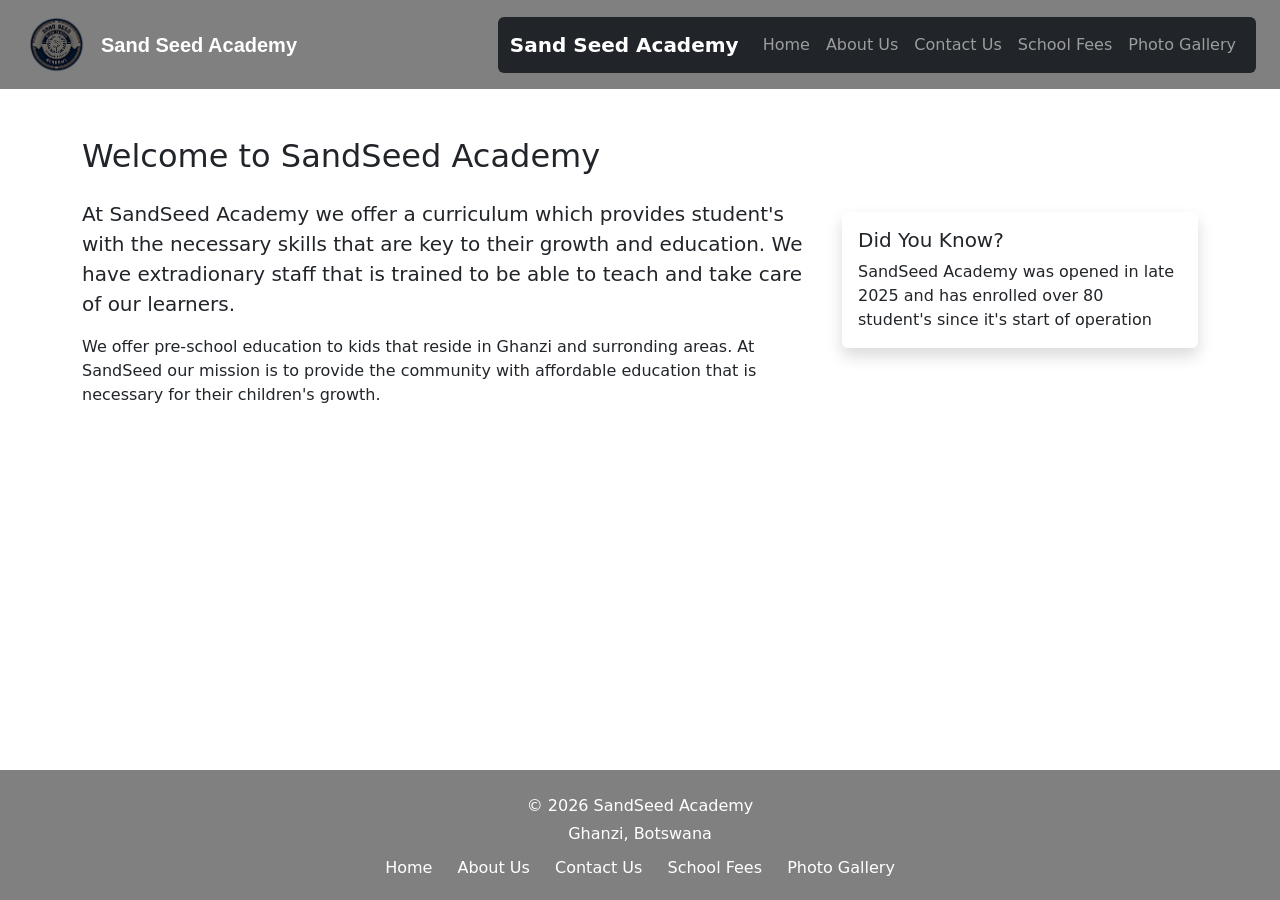
==== index.html @ e63db16d "changes to the html structure" ====
<!DOCTYPE html>
<html lang="en">

<head>
<meta charset="UTF-8">
<meta name="viewport"  content="width=device-width, initial-scale=1.0">
<title>Sand Seed Academy</title>

<!--Bootstrap CSS-->
<link href="https://cdn.jsdelivr.net/npm/bootstrap@5.3/dist/css/bootstrap.min.css"  rel="stylesheet">

<!--Bootstrap JS and dependencies-->
<script src="https://cdn.jsdelivr.net/npm/@popperjs/core@2.11.6/dist/umd/popper.min.js"></script>
<script src="https://cdn.jsdelivr.net/npm/bootstrap@5.3.0/dist/js/bootstrap.min.js"></script>

<!--BOOTSTRAP FOR ICONS-->
<link rel="stylesheet" href="styles.css">

<style>
* {margin: 0;
    padding: 0;
    box-sizing: border-box;
}

header{
    background-color: grey;
    padding: 15px 30px;
    display: flex;
    align-items: center;
    justify-content: space-between;
}

</style>

</head>



<body>
   <header style="background-color: grey; padding: 12px 24px; display: flex; align-items: center; justify-content: space-between;">

    <!-- Logo and School name as well as nav links -->
    <div style="display: flex; align-items: center; gap: 12px;">
        <img src="pictures/logo.png.png" alt="Sand Seed Logo" width="65" height="65" style="border-radius: 50%; object-fit: contain;">
        <span style="color: white; font-size: 20px; font-weight: bold; font-family: Arial, sans-serif;">Sand Seed Academy</span>
    </div>

    <!-- RIGHT SIDE: Bootstrap Navbar -->
    <nav class="navbar navbar-expand-lg navbar-dark bg-dark" style="border-radius: 6px;">
        <div class="container-fluid">
            <a class="navbar-brand fw-bold" href="index.html">Sand Seed Academy</a>
            <button class="navbar-toggler" type="button" data-bs-toggle="collapse" data-bs-target="#navbarNav">
                <span class="navbar-toggler-icon"></span>
            </button>
            <div class="collapse navbar-collapse" id="navbarNav">
                <ul class="navbar-nav ms-auto">
                    <li class="nav-item"><a class="nav-link" href="index.html">Home</a></li>
                    <li class="nav-item"><a class="nav-link" href="about.html">About Us</a></li>
                    <li class="nav-item"><a class="nav-link" href="contact.html">Contact Us</a></li>
                    <li class="nav-item"><a class="nav-link" href="Fees.html">School Fees</a></li>
                    <li class="nav-item"><a class="nav-link" href="Gallery.html">Photo Gallery</a></li>
                </ul>
            </div>
        </div>
    </nav>

</header>

<main class="container my-5">     
    <section class="mb-5">
        <div class="row align-items-center">
            <div class="col-lg-8">
                <h2 class="mb-4">Welcome to SandSeed Academy</h2>
                <p class="lead">At SandSeed Academy we offer a curriculum which provides student's with the necessary skills that are key to their growth and education. We have extradionary staff that is trained to be able to teach and take care of our learners.</p>
                     <p>We offer pre-school education to kids that reside in Ghanzi and surronding areas. At SandSeed our mission is to provide the community with affordable education that is necessary for their children's growth.</p>
            </div>
            <div class="col-lg-4">
                <div class="card shadow border-0">
                    <div class="card-body">
                        <h5 class="card-title">Did You Know?</h5>
                        <p class="card-text">SandSeed Academy was opened in late 2025 and has enrolled over 80 student's since it's start of operation</p>
                    </div>
                </div>
            </div>
        </div>
    </section>     
</main>        

      



<footer style="background-color: grey; padding: 20px 0; width: 100%;">
    <p style="color: white; text-align: center; margin: 4px 0;">© 2026 SandSeed Academy</p>
    <p style="color: white; text-align: center; margin: 4px 0;">Ghanzi, Botswana</p>
    <div style="text-align: center; margin-top: 10px;">
        <a href="index.html" style="color: white; text-decoration: none; margin: 0 10px;">Home</a>
        <a href="about.html" style="color: white; text-decoration: none; margin: 0 10px;">About Us</a>
        <a href="contact.html" style="color: white; text-decoration: none; margin: 0 10px;">Contact Us</a>
        <a href="Fees.html" style="color: white; text-decoration: none; margin: 0 10px;">School Fees</a>
        <a href="Gallery.html" style="color: white; text-decoration: none; margin: 0 10px;">Photo Gallery</a>
    </div>
</footer>
</body>
</html>
---- styles.css ----
body {
    display: flex;
    flex-direction: column;
    min-height: 100vh;  
}

main {
    flex: 1;   
}
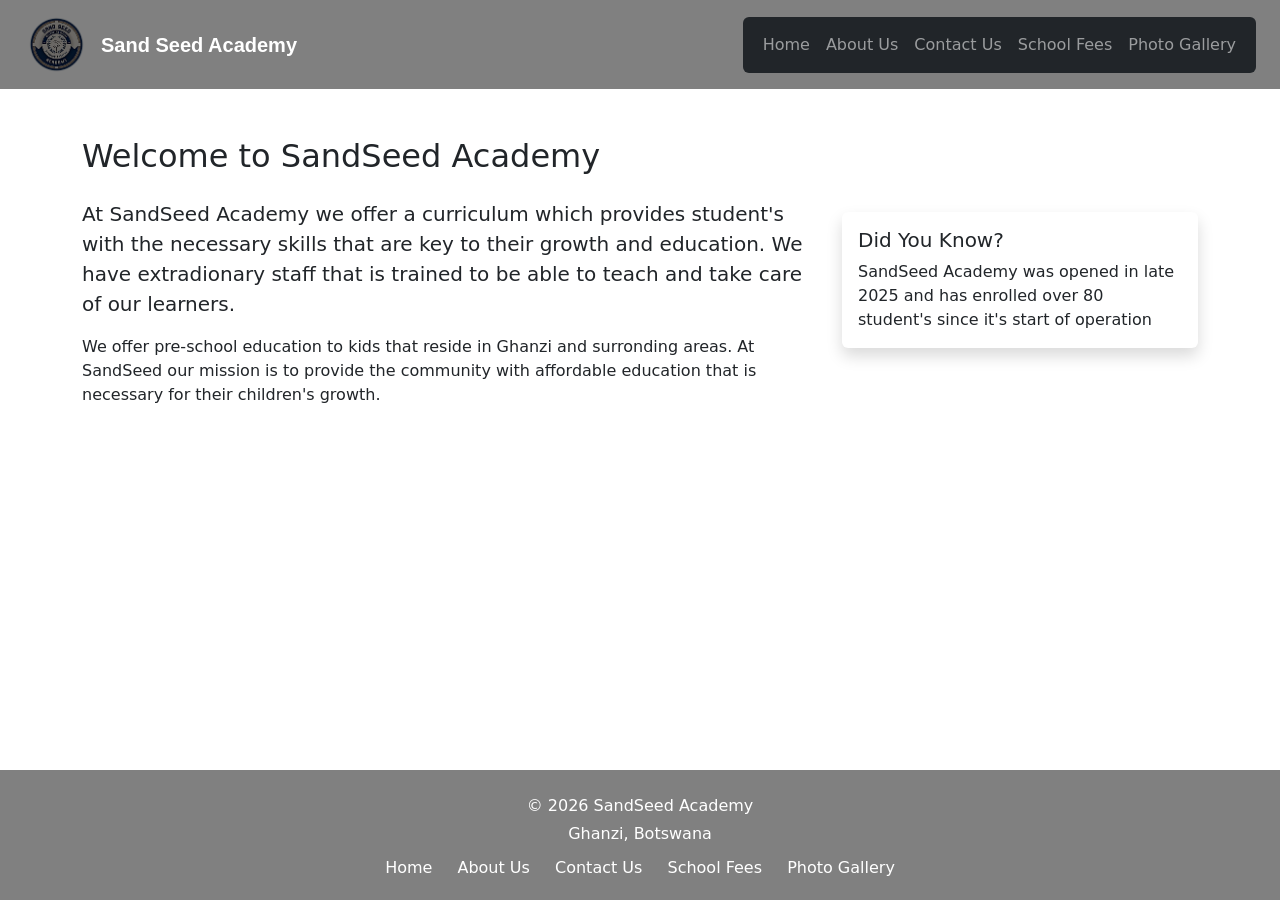
==== commit 653ef6cb: "edited the header and removed the other Sand Seed header" ====
--- a/index.html
+++ b/index.html
@@ -42,13 +42,12 @@
     <!-- Logo and School name as well as nav links -->
     <div style="display: flex; align-items: center; gap: 12px;">
         <img src="pictures/logo.png.png" alt="Sand Seed Logo" width="65" height="65" style="border-radius: 50%; object-fit: contain;">
-        <span style="color: white; font-size: 20px; font-weight: bold; font-family: Arial, sans-serif;">Sand Seed Academy</span>
+         <span style="color: white; font-size: 20px; font-weight: bold; font-family: Arial, sans-serif;">Sand Seed Academy</span>
     </div>
 
     <!-- RIGHT SIDE: Bootstrap Navbar -->
     <nav class="navbar navbar-expand-lg navbar-dark bg-dark" style="border-radius: 6px;">
         <div class="container-fluid">
-            <a class="navbar-brand fw-bold" href="index.html">Sand Seed Academy</a>
             <button class="navbar-toggler" type="button" data-bs-toggle="collapse" data-bs-target="#navbarNav">
                 <span class="navbar-toggler-icon"></span>
             </button>
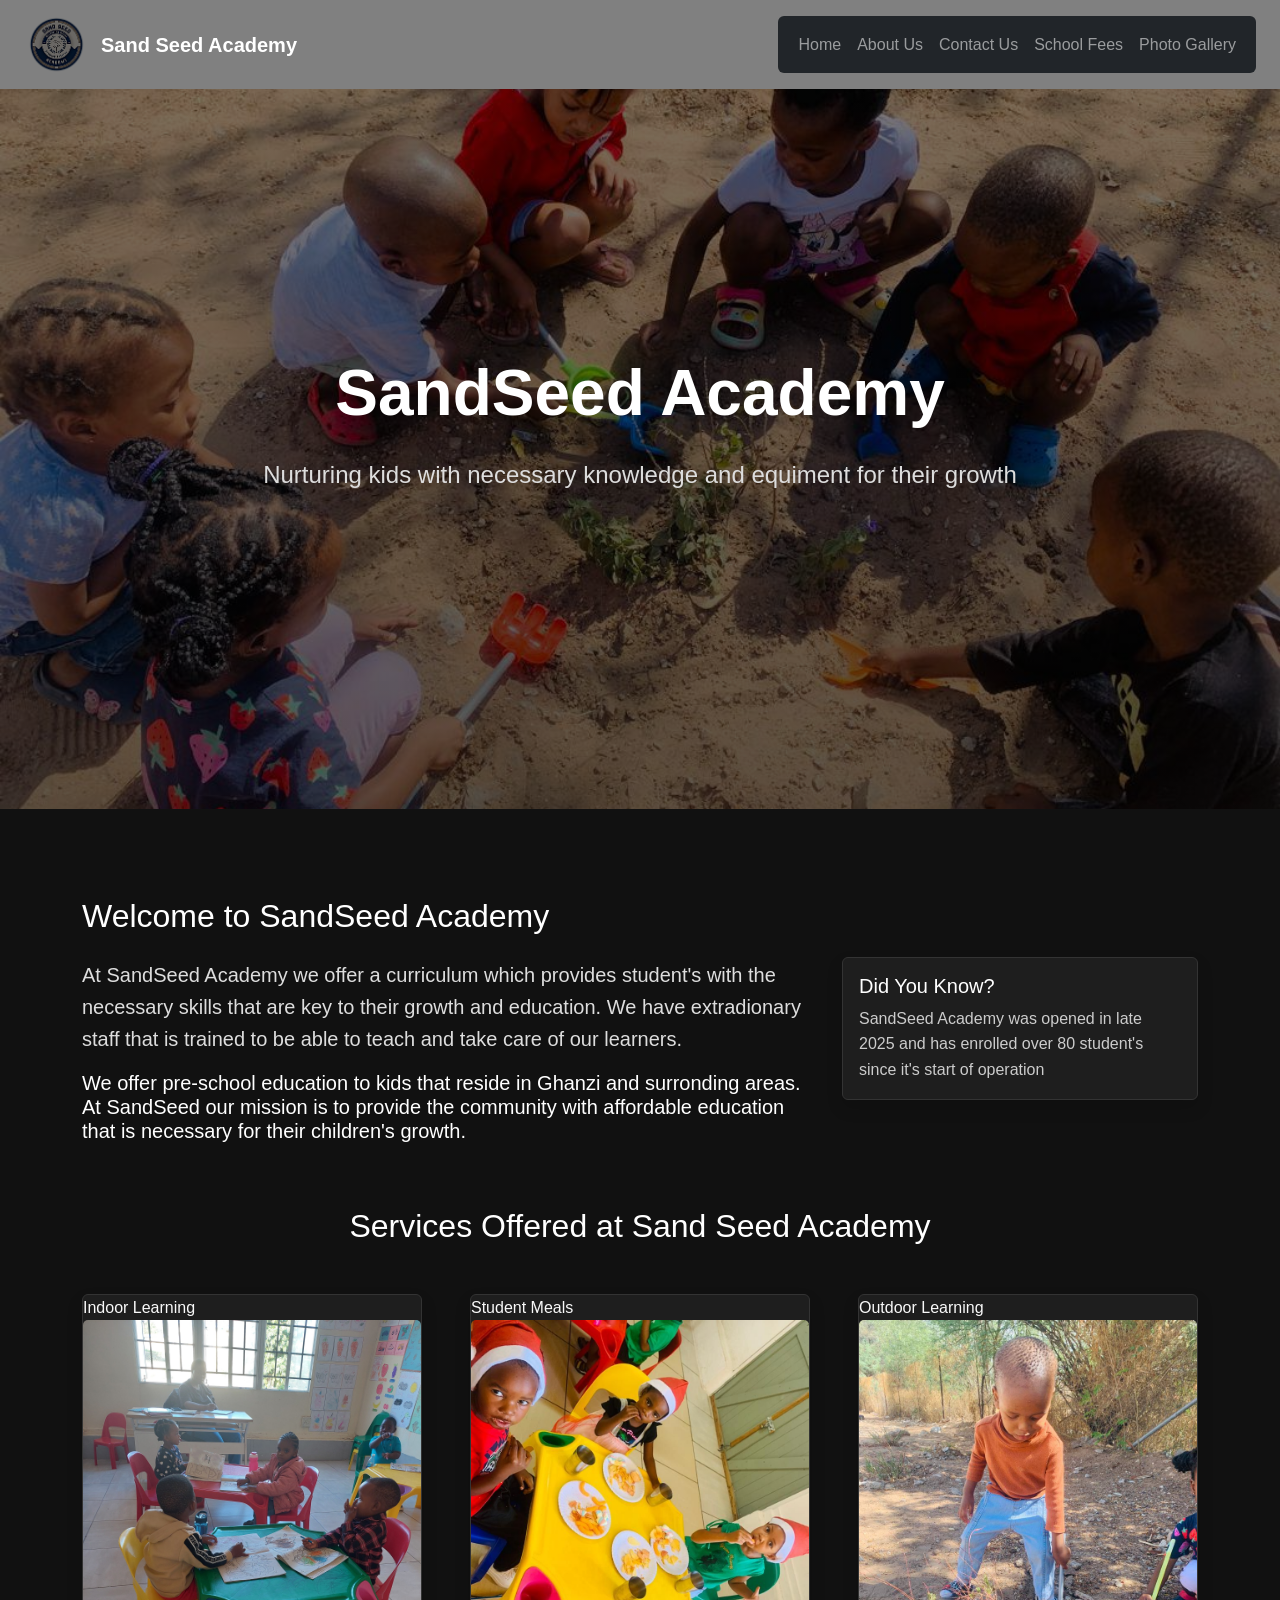
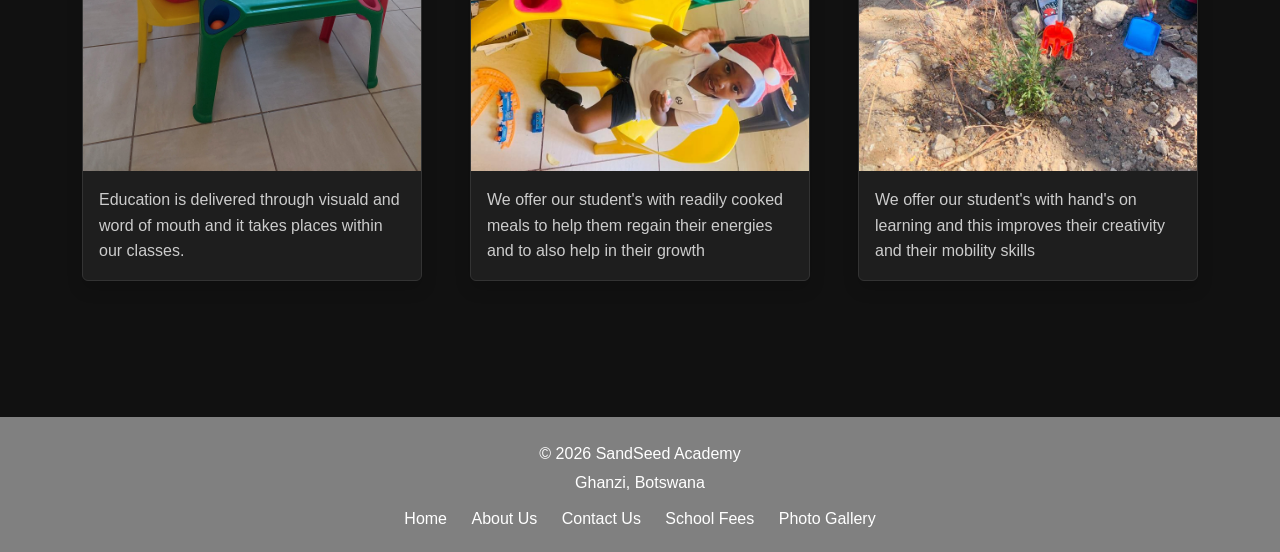
==== commit e28fa433: "added pictures to my about and fixed my css and html code for all the pages" ====
--- a/index.html
+++ b/index.html
@@ -65,13 +65,28 @@
 
 </header>
 
+<!--hero section-->
+<section class="hero text-white text-center"
+style="background: linear-gradient(rgba(0,0,0,0.50), rgba(0,0,0,0.65)),
+url('pictures/outside sandseed.jpg') center/cover no-repeat;
+min-height: 80vh;
+display: flex;
+align-items: center;
+background-attachment: fixed;">
+
+<div class="container py-5">
+    <h1 class="display-3 fw-bold mb-4 text-shadow">SandSeed Academy</h1>
+    <p class="lead fs-4 mb-5 text-shadow">Nurturing kids with necessary knowledge and equiment for their growth</p>
+</div>
+</section>
+
 <main class="container my-5">     
     <section class="mb-5">
         <div class="row align-items-center">
             <div class="col-lg-8">
                 <h2 class="mb-4">Welcome to SandSeed Academy</h2>
                 <p class="lead">At SandSeed Academy we offer a curriculum which provides student's with the necessary skills that are key to their growth and education. We have extradionary staff that is trained to be able to teach and take care of our learners.</p>
-                     <p>We offer pre-school education to kids that reside in Ghanzi and surronding areas. At SandSeed our mission is to provide the community with affordable education that is necessary for their children's growth.</p>
+                     <p><h5>We offer pre-school education to kids that reside in Ghanzi and surronding areas. At SandSeed our mission is to provide the community with affordable education that is necessary for their children's growth.</h5></p>
             </div>
             <div class="col-lg-4">
                 <div class="card shadow border-0">
@@ -83,6 +98,50 @@
             </div>
         </div>
     </section>     
+
+<!-- Services Section -->
+        <section class="mb-5">
+            <h2 class="text-center mb-5">Services Offered at Sand Seed Academy</h2>
+ 
+            <!-- g-5 increases the gap between cards compared to g-4 -->
+            <div class="row g-5">
+ 
+                <!-- Card 1 -->
+                <div class="col-lg-4 col-md-6">
+                    <div class="card h-100 shadow border-0" style="overflow: hidden;">
+                        <div class="card-img-label">Indoor Learning</div>
+                        <img src="pictures/visual.jpg" class="card-img-top" alt="Indoor Learning">
+                        <div class="card-body">
+                            <p class="card-text">Education is delivered through visuald and word of mouth and it takes places within our classes.</p>
+                        </div>
+                    </div>
+                </div>
+ 
+                <!-- Card 2 -->
+                <div class="col-lg-4 col-md-6">
+                    <div class="card h-100 shadow border-0" style="overflow: hidden;">
+                        <div class="card-img-label">Student Meals</div>
+                        <img src="pictures/eating.jpg" class="card-img-top" alt="meals">
+                        <div class="card-body">
+                            <p class="card-text">We offer our student's with readily cooked meals to help them regain their energies and to also help in their growth</p>
+                        </div>
+                    </div>
+                </div>
+ 
+                <!-- Card 3 -->
+                <div class="col-lg-4 col-md-6">
+                    <div class="card h-100 shadow border-0" style="overflow: hidden;">
+                        <div class="card-img-label">Outdoor Learning</div>
+                        <img src="pictures/practicals.jpg" class="card-img-top" alt="Practicals">
+                        <div class="card-body">
+                            <p class="card-text">We offer our student's with hand's on learning and this improves their creativity and their mobility skills</p>
+                        </div>
+                    </div>
+                </div>
+ 
+            </div>
+        </section>
+ 
 </main>        
 
       
--- a/styles.css
+++ b/styles.css
@@ -1,9 +1,89 @@
-body {
-    display: flex;
-    flex-direction: column;
-    min-height: 100vh;  
+/* ── Global Reset ── */
+*, *::before, *::after {
+    box-sizing: border-box;
+    margin: 0;
+    padding: 0;
 }
 
+/* ── Body ── */
+body {
+    font-family: 'Segoe UI', Roboto, 'Helvetica Neue', sans-serif;
+    color: #f9f9f9;
+    background-color: #111;
+    line-height: 1.6;
+}
+
+/* ── Main Content ── */
 main {
-    flex: 1;   
+    padding: 40px 20px;
+    max-width: 1100px;
+    margin: 0 auto;
+}
+
+/* ── Headings ── */
+h1, h2, h3, h4, h5, h6 {
+    color: #ffffff;
+}
+
+/* ── Paragraphs ── */
+p {
+    font-size: 1rem;
+    color: #ddd;
+}
+
+/* ── Links ── */
+a {
+    color: #f9f9f9;
+    text-decoration: none;
+}
+a:hover {
+    text-decoration: underline;
+    color: #ccc;
+}
+
+/* ── Cards (let Bootstrap handle layout, we just style look) ── */
+.card {
+    background-color: #1e1e1e;
+    border: 1px solid #333 !important;
+    color: #f9f9f9;
+}
+.card-title {
+    color: #ffffff;
+}
+.card-text {
+    color: #ccc;
+}
+
+/* ── Images ── */
+img {
+    max-width: 100%;
+    height: auto;
+    display: block;
+}
+
+/* ── Logo: no border, no radius ── */
+header img {
+    border: none;
+    border-radius: 0;
+    display: inline-block;
+}
+
+/* ── Footer ── */
+footer {
+    background-color: #000;
+    color: #f9f9f9;
+    text-align: center;
+    padding: 20px 0;
+    width: 100%;
+    margin-top: 40px;
+}
+
+footer a {
+    color: #ccc;
+    margin: 0 10px;
+    text-decoration: none;
+}
+footer a:hover {
+    color: #fff;
+    text-decoration: underline;
 }
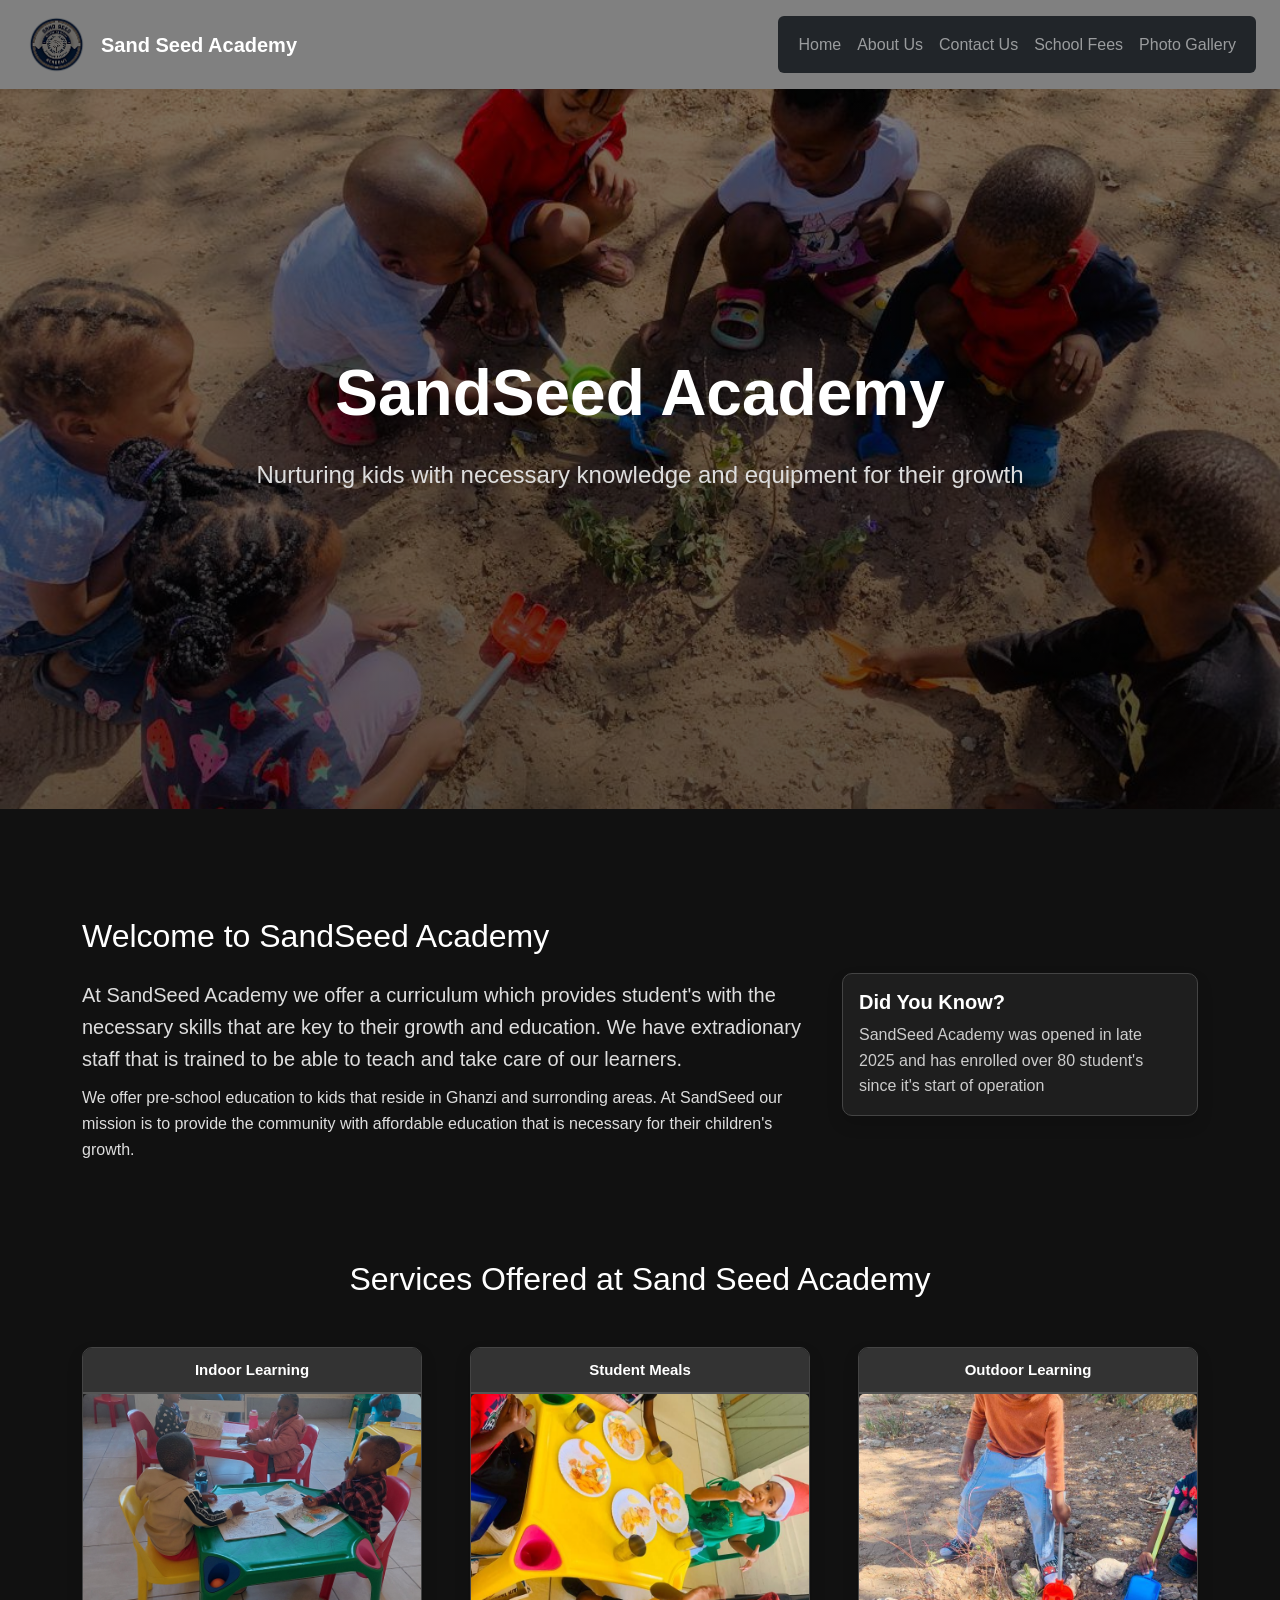
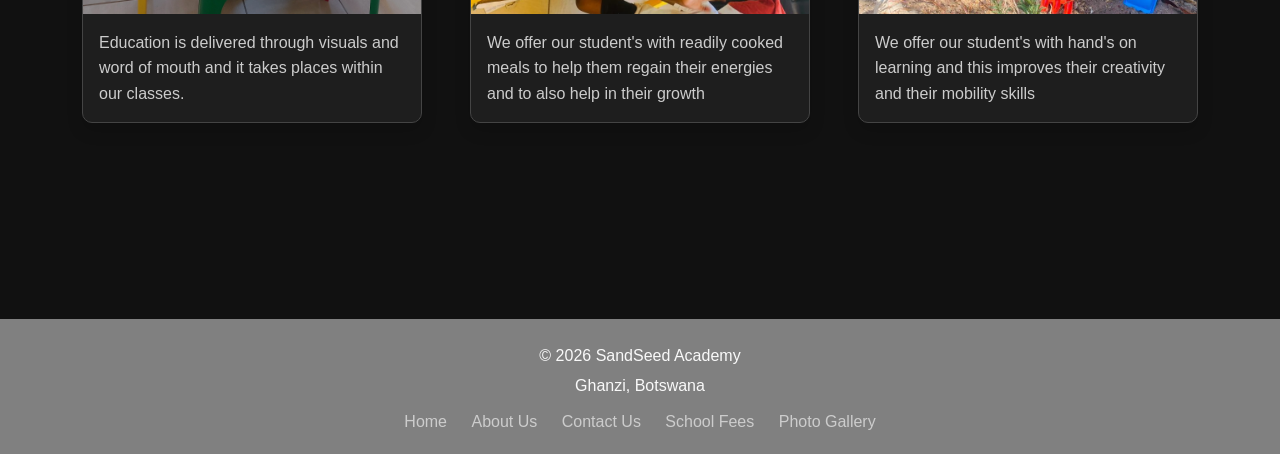
==== commit f838d5e8: "added images to the about and the index and added a hero background that has a flexible image, fixed" ====
--- a/index.html
+++ b/index.html
@@ -9,28 +9,9 @@
 <!--Bootstrap CSS-->
 <link href="https://cdn.jsdelivr.net/npm/bootstrap@5.3/dist/css/bootstrap.min.css"  rel="stylesheet">
 
-<!--Bootstrap JS and dependencies-->
-<script src="https://cdn.jsdelivr.net/npm/@popperjs/core@2.11.6/dist/umd/popper.min.js"></script>
-<script src="https://cdn.jsdelivr.net/npm/bootstrap@5.3.0/dist/js/bootstrap.min.js"></script>
 
 <!--BOOTSTRAP FOR ICONS-->
 <link rel="stylesheet" href="styles.css">
-
-<style>
-* {margin: 0;
-    padding: 0;
-    box-sizing: border-box;
-}
-
-header{
-    background-color: grey;
-    padding: 15px 30px;
-    display: flex;
-    align-items: center;
-    justify-content: space-between;
-}
-
-</style>
 
 </head>
 
@@ -76,7 +57,7 @@
 
 <div class="container py-5">
     <h1 class="display-3 fw-bold mb-4 text-shadow">SandSeed Academy</h1>
-    <p class="lead fs-4 mb-5 text-shadow">Nurturing kids with necessary knowledge and equiment for their growth</p>
+    <p class="lead fs-4 mb-5 text-shadow">Nurturing kids with necessary knowledge and equipment for their growth</p>
 </div>
 </section>
 
@@ -86,7 +67,7 @@
             <div class="col-lg-8">
                 <h2 class="mb-4">Welcome to SandSeed Academy</h2>
                 <p class="lead">At SandSeed Academy we offer a curriculum which provides student's with the necessary skills that are key to their growth and education. We have extradionary staff that is trained to be able to teach and take care of our learners.</p>
-                     <p><h5>We offer pre-school education to kids that reside in Ghanzi and surronding areas. At SandSeed our mission is to provide the community with affordable education that is necessary for their children's growth.</h5></p>
+                     <p>We offer pre-school education to kids that reside in Ghanzi and surronding areas. At SandSeed our mission is to provide the community with affordable education that is necessary for their children's growth.</p>
             </div>
             <div class="col-lg-4">
                 <div class="card shadow border-0">
@@ -112,7 +93,7 @@
                         <div class="card-img-label">Indoor Learning</div>
                         <img src="pictures/visual.jpg" class="card-img-top" alt="Indoor Learning">
                         <div class="card-body">
-                            <p class="card-text">Education is delivered through visuald and word of mouth and it takes places within our classes.</p>
+                            <p class="card-text">Education is delivered through visuals and word of mouth and it takes places within our classes.</p>
                         </div>
                     </div>
                 </div>
@@ -149,15 +130,21 @@
 
 
 <footer style="background-color: grey; padding: 20px 0; width: 100%;">
-    <p style="color: white; text-align: center; margin: 4px 0;">© 2026 SandSeed Academy</p>
-    <p style="color: white; text-align: center; margin: 4px 0;">Ghanzi, Botswana</p>
+    <p>© 2026 SandSeed Academy</p>
+    <p>Ghanzi, Botswana</p>
     <div style="text-align: center; margin-top: 10px;">
-        <a href="index.html" style="color: white; text-decoration: none; margin: 0 10px;">Home</a>
-        <a href="about.html" style="color: white; text-decoration: none; margin: 0 10px;">About Us</a>
-        <a href="contact.html" style="color: white; text-decoration: none; margin: 0 10px;">Contact Us</a>
-        <a href="Fees.html" style="color: white; text-decoration: none; margin: 0 10px;">School Fees</a>
-        <a href="Gallery.html" style="color: white; text-decoration: none; margin: 0 10px;">Photo Gallery</a>
+        <a href="index.html">Home</a>
+        <a href="about.html">About Us</a>
+        <a href="contact.html">Contact Us</a>
+        <a href="Fees.html">School Fees</a>
+        <a href="Gallery.html">Photo Gallery</a>
     </div>
 </footer>
+
+<!--Bootstrap JS and dependencies-->
+<script src="https://cdn.jsdelivr.net/npm/@popperjs/core@2.11.6/dist/umd/popper.min.js"></script>
+<script src="https://cdn.jsdelivr.net/npm/bootstrap@5.3.0/dist/js/bootstrap.min.js"></script>
+
+
 </body>
 </html>
--- a/styles.css
+++ b/styles.css
@@ -6,29 +6,39 @@
 }
 
 /* ── Body ── */
+/* background-color #111 is a very dark grey, almost black - easier on the eyes than pure #000 */
 body {
     font-family: 'Segoe UI', Roboto, 'Helvetica Neue', sans-serif;
     color: #f9f9f9;
     background-color: #111;
     line-height: 1.6;
+    display: flex;
+    flex-direction: column;
+    min-height: 100vh;
 }
 
 /* ── Main Content ── */
+/* max-width stops your text stretching too wide on large screens */
 main {
     padding: 40px 20px;
     max-width: 1100px;
     margin: 0 auto;
+    flex: 1;
 }
 
 /* ── Headings ── */
+/* Pure white #ffffff for headings so they stand out more than body text */
 h1, h2, h3, h4, h5, h6 {
     color: #ffffff;
+    margin-bottom: 12px;
 }
 
 /* ── Paragraphs ── */
+/* Slightly off-white #ddd is easier to read than pure white on dark backgrounds */
 p {
     font-size: 1rem;
     color: #ddd;
+    margin-bottom: 10px;
 }
 
 /* ── Links ── */
@@ -41,20 +51,44 @@
     color: #ccc;
 }
 
-/* ── Cards (let Bootstrap handle layout, we just style look) ── */
+/* ── Cards ── */
+/* Dark card background so cards are visible but not brighter than the page */
 .card {
     background-color: #1e1e1e;
-    border: 1px solid #333 !important;
-    color: #f9f9f9;
+    border: 1px solid #444 !important;
+    color: #f9f9f9;
+    border-radius: 10px;
 }
 .card-title {
     color: #ffffff;
+    font-weight: bold;
 }
 .card-text {
     color: #ccc;
 }
 
-/* ── Images ── */
+/* ── Card Image Label (the activity title bar above photos) ── */
+/* This is the dark label bar added on index.html service cards */
+.card-img-label {
+    background-color: #333;
+    color: #ffffff;
+    text-align: center;
+    padding: 10px;
+    font-weight: bold;
+    font-size: 15px;
+    border-bottom: 2px solid #555;
+}
+
+/* ── Service Card Images ── */
+/* Keeps all service card images the same height so the cards look even */
+.card-img-top {
+    width: 100%;
+    height: 220px;
+    object-fit: cover;
+    display: block;
+}
+
+/* ── Images (general) ── */
 img {
     max-width: 100%;
     height: auto;
@@ -68,16 +102,98 @@
     display: inline-block;
 }
 
+/* ── Section Spacing ── */
+/* Adds breathing room between page sections */
+section {
+    padding-top: 20px;
+    padding-bottom: 20px;
+}
+
+/* ── Gallery Styles ── */
+/* Moved here from Gallery.html so all styles live in one place */
+.gallery-section {
+    padding: 40px 20px;
+}
+.gallery-section h2 {
+    text-align: center;
+    margin-bottom: 30px;
+    font-size: 28px;
+    color: #ffffff;
+}
+.gallery-grid {
+    display: grid;
+    grid-template-columns: repeat(3, 1fr);
+    gap: 20px;
+    max-width: 1100px;
+    margin: 0 auto;
+}
+.gallery-item img {
+    width: 100%;
+    height: 220px;
+    object-fit: cover;
+    border-radius: 8px;
+    display: block;
+}
+.gallery-item p {
+    text-align: center;
+    margin-top: 8px;
+    font-size: 14px;
+    color: #ffffff;
+}
+
+/* ── Contact Page Styles ── */
+/* Moved here from contact.html so all styles live in one place */
+.contact-section {
+    padding: 50px 40px;
+}
+.contact-section h2 {
+    text-align: center;
+    margin-bottom: 40px;
+    font-size: 26px;
+    color: #ffffff;
+}
+.contact-row {
+    display: flex;
+    justify-content: space-between;
+    gap: 30px;
+    flex-wrap: wrap;
+}
+.contact-card {
+    flex: 1;
+    min-width: 220px;
+    text-align: center;
+    padding: 30px 25px;
+    border: 1px solid #ffffff;
+    border-radius: 10px;
+    background-color: #1e1e1e;
+    word-wrap: break-word;
+}
+.contact-card h5 {
+    font-size: 14px;
+    color: #ffffff;
+    margin-bottom: 8px;
+    text-transform: uppercase;
+    letter-spacing: 1px;
+}
+.contact-card p {
+    font-size: 16px;
+    font-weight: bold;
+    color: #ffffff;
+    margin: 0;
+}
+
 /* ── Footer ── */
 footer {
-    background-color: #000;
     color: #f9f9f9;
     text-align: center;
     padding: 20px 0;
     width: 100%;
     margin-top: 40px;
 }
-
+footer p {
+    color: #f9f9f9;
+    margin: 4px 0;
+}
 footer a {
     color: #ccc;
     margin: 0 10px;
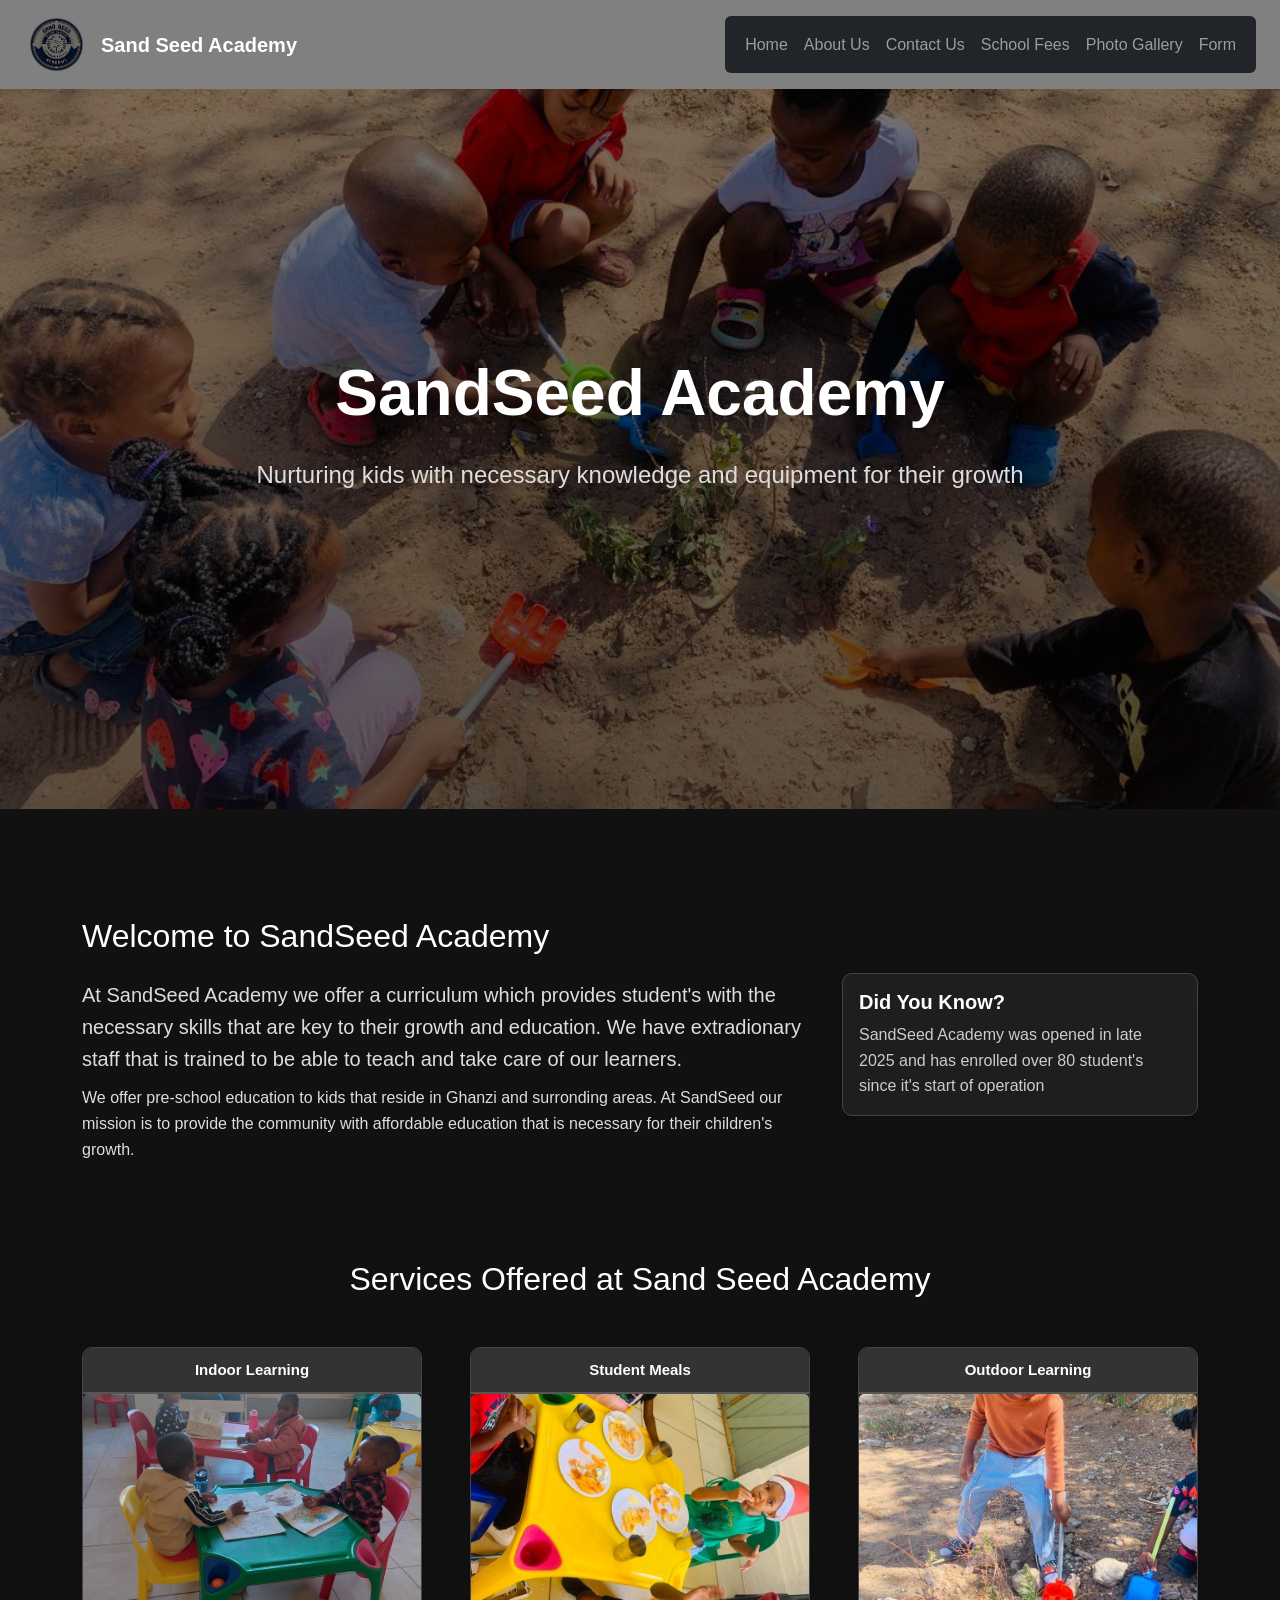
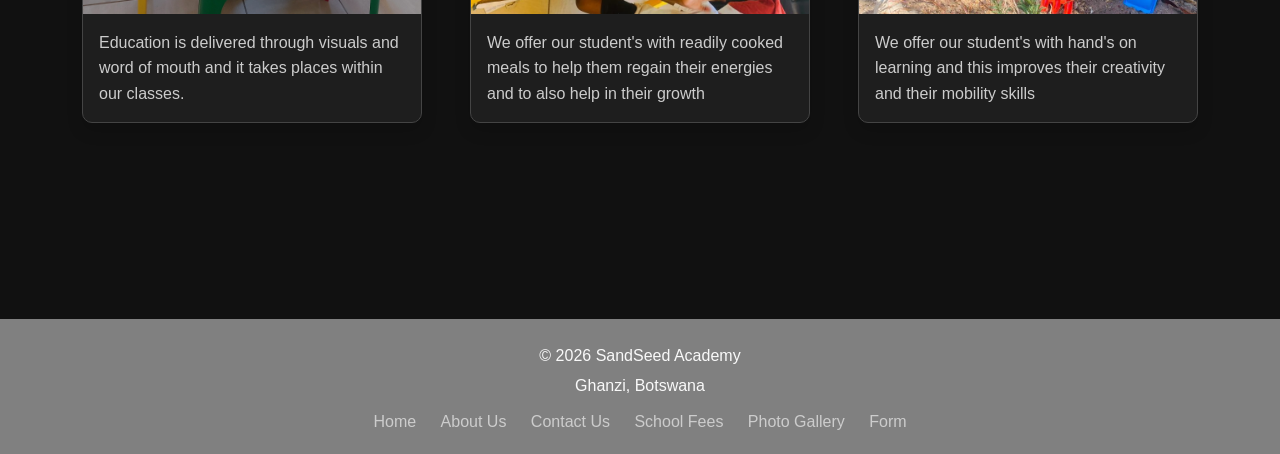
==== commit 0b46da02: "added a form page" ====
--- a/index.html
+++ b/index.html
@@ -39,6 +39,7 @@
                     <li class="nav-item"><a class="nav-link" href="contact.html">Contact Us</a></li>
                     <li class="nav-item"><a class="nav-link" href="Fees.html">School Fees</a></li>
                     <li class="nav-item"><a class="nav-link" href="Gallery.html">Photo Gallery</a></li>
+                    <li class="nav-item"><a class="nav-link" href="form.html">Form</a></li>
                 </ul>
             </div>
         </div>
@@ -138,6 +139,7 @@
         <a href="contact.html">Contact Us</a>
         <a href="Fees.html">School Fees</a>
         <a href="Gallery.html">Photo Gallery</a>
+          <a href="form.html">Form</a>
     </div>
 </footer>
 
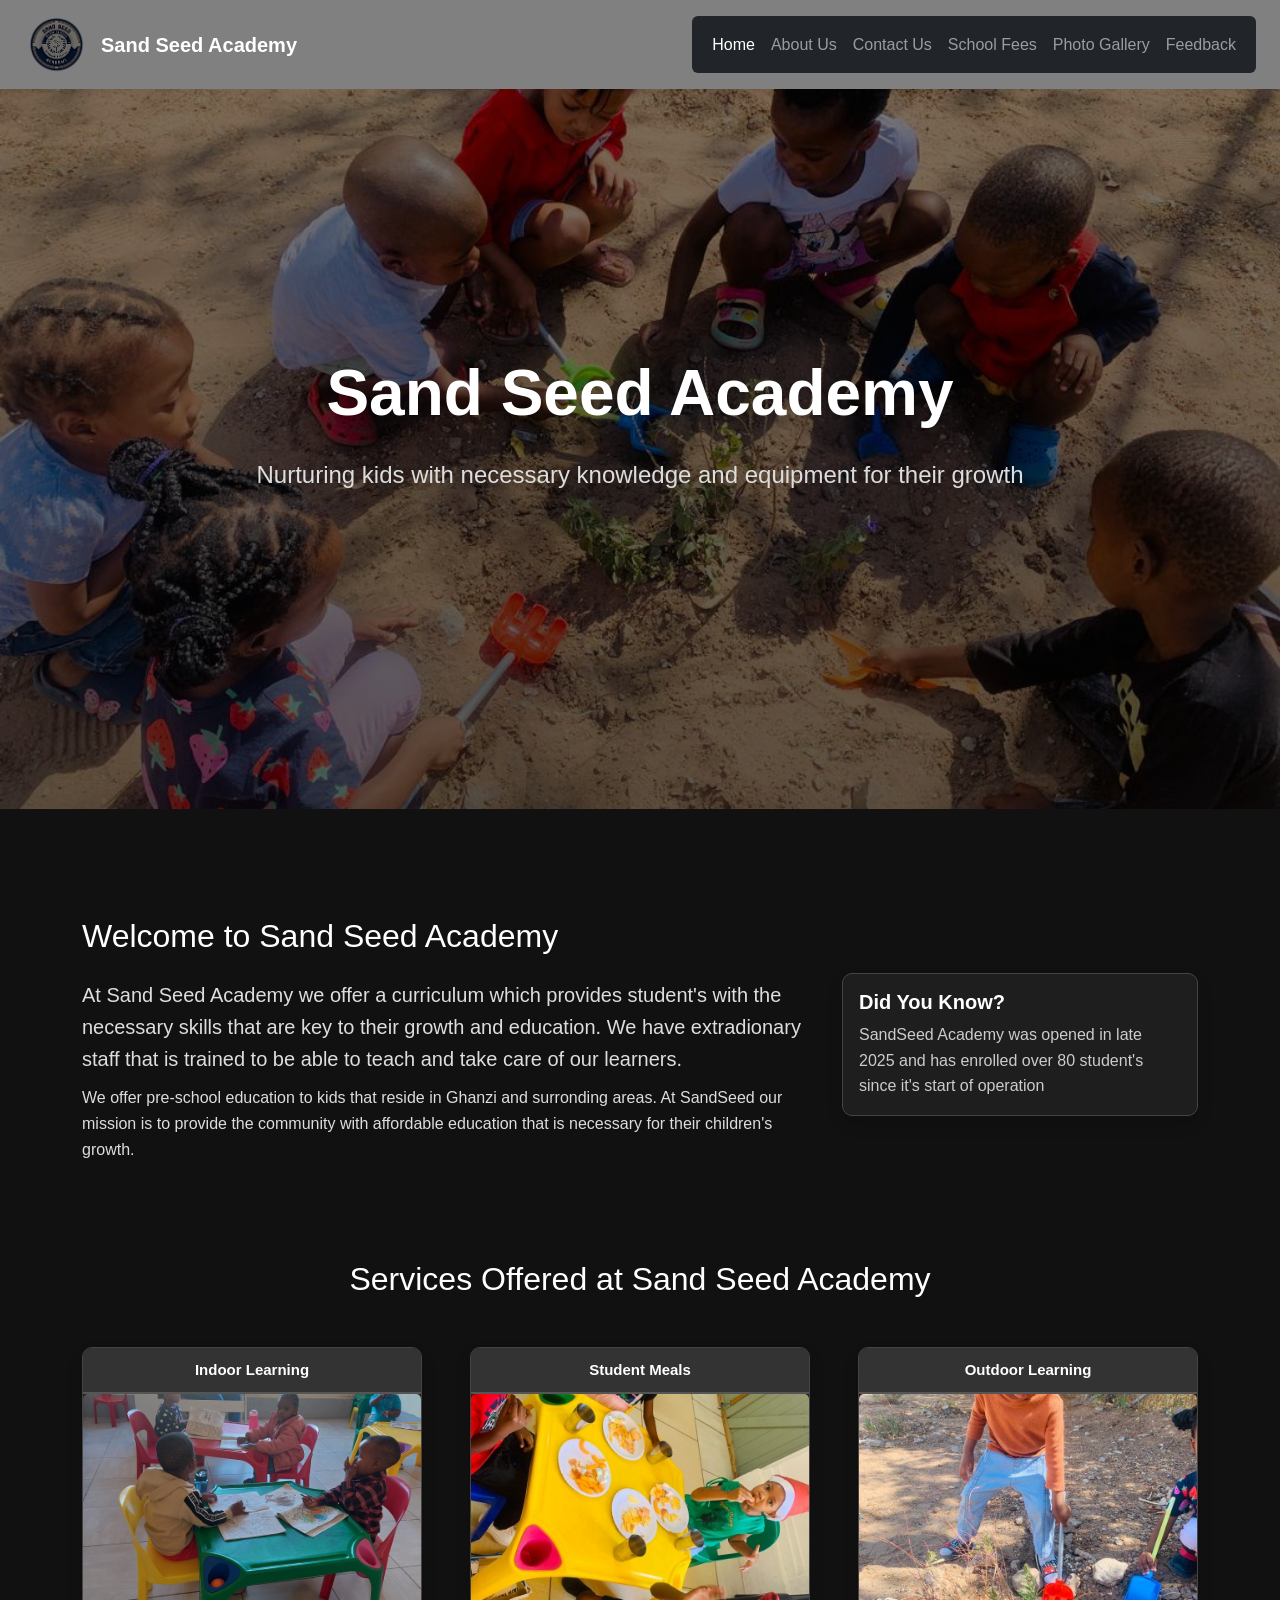
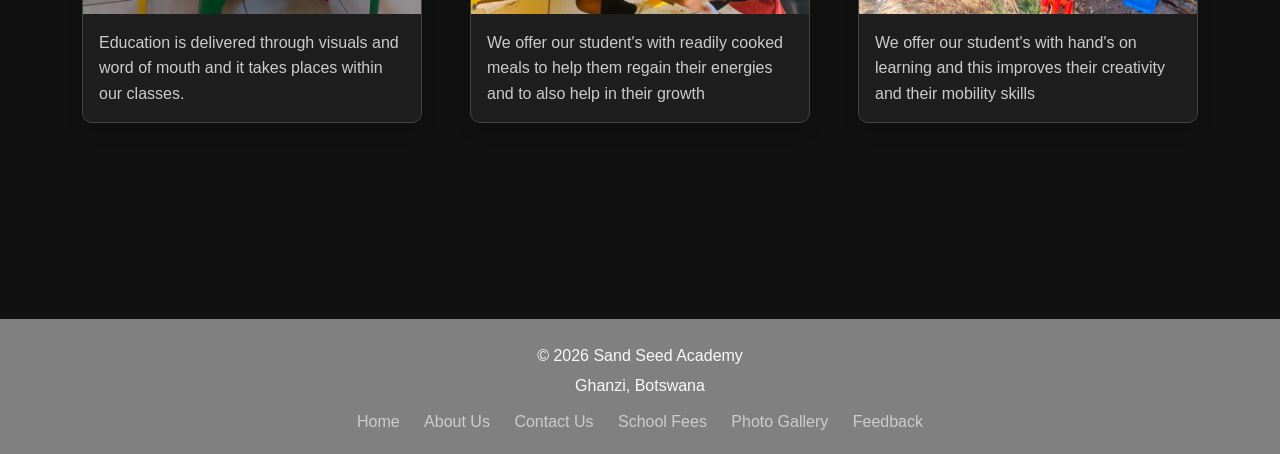
==== commit 71fb54aa: "added active links to every page for the nav and added a required statement for the form page" ====
--- a/index.html
+++ b/index.html
@@ -7,11 +7,12 @@
 <title>Sand Seed Academy</title>
 
 <!--Bootstrap CSS-->
-<link href="https://cdn.jsdelivr.net/npm/bootstrap@5.3/dist/css/bootstrap.min.css"  rel="stylesheet">
+<link href="https://cdn.jsdelivr.net/npm/bootstrap@5.3.0/dist/css/bootstrap.min.css" rel="stylesheet">
 
 
-<!--BOOTSTRAP FOR ICONS-->
+<!--custom stylesheet-->
 <link rel="stylesheet" href="styles.css">
+
 
 </head>
 
@@ -22,7 +23,7 @@
 
     <!-- Logo and School name as well as nav links -->
     <div style="display: flex; align-items: center; gap: 12px;">
-        <img src="pictures/logo.png.png" alt="Sand Seed Logo" width="65" height="65" style="border-radius: 50%; object-fit: contain;">
+      <img src="pictures/logo.png.png" alt="Sand Seed Logo" width="65" height="65" style="border-radius: 50%; object-fit: contain;">
          <span style="color: white; font-size: 20px; font-weight: bold; font-family: Arial, sans-serif;">Sand Seed Academy</span>
     </div>
 
@@ -34,18 +35,17 @@
             </button>
             <div class="collapse navbar-collapse" id="navbarNav">
                 <ul class="navbar-nav ms-auto">
-                    <li class="nav-item"><a class="nav-link" href="index.html">Home</a></li>
+               <li class="nav-item"><a class="nav-link active" href="index.html">Home</a></li>
                     <li class="nav-item"><a class="nav-link" href="about.html">About Us</a></li>
                     <li class="nav-item"><a class="nav-link" href="contact.html">Contact Us</a></li>
                     <li class="nav-item"><a class="nav-link" href="Fees.html">School Fees</a></li>
                     <li class="nav-item"><a class="nav-link" href="Gallery.html">Photo Gallery</a></li>
-                    <li class="nav-item"><a class="nav-link" href="form.html">Form</a></li>
-                </ul>
-            </div>
-        </div>
-    </nav>
-
-</header>
+                    <li class="nav-item"><a class="nav-link" href="form.html">Feedback</a>
+                   </li>
+                   </ul>
+                   </div>
+                   </nav>
+                   </header>
 
 <!--hero section-->
 <section class="hero text-white text-center"
@@ -57,7 +57,7 @@
 background-attachment: fixed;">
 
 <div class="container py-5">
-    <h1 class="display-3 fw-bold mb-4 text-shadow">SandSeed Academy</h1>
+    <h1 class="display-3 fw-bold mb-4 text-shadow">Sand Seed Academy</h1>
     <p class="lead fs-4 mb-5 text-shadow">Nurturing kids with necessary knowledge and equipment for their growth</p>
 </div>
 </section>
@@ -66,8 +66,8 @@
     <section class="mb-5">
         <div class="row align-items-center">
             <div class="col-lg-8">
-                <h2 class="mb-4">Welcome to SandSeed Academy</h2>
-                <p class="lead">At SandSeed Academy we offer a curriculum which provides student's with the necessary skills that are key to their growth and education. We have extradionary staff that is trained to be able to teach and take care of our learners.</p>
+                <h2 class="mb-4">Welcome to Sand Seed Academy</h2>
+                <p class="lead">At Sand Seed Academy we offer a curriculum which provides student's with the necessary skills that are key to their growth and education. We have extradionary staff that is trained to be able to teach and take care of our learners.</p>
                      <p>We offer pre-school education to kids that reside in Ghanzi and surronding areas. At SandSeed our mission is to provide the community with affordable education that is necessary for their children's growth.</p>
             </div>
             <div class="col-lg-4">
@@ -92,7 +92,7 @@
                 <div class="col-lg-4 col-md-6">
                     <div class="card h-100 shadow border-0" style="overflow: hidden;">
                         <div class="card-img-label">Indoor Learning</div>
-                        <img src="pictures/visual.jpg" class="card-img-top" alt="Indoor Learning">
+                       <img src="pictures/visual.jpg" class="card-img-top" alt="Indoor Learning" width="360" height="220">
                         <div class="card-body">
                             <p class="card-text">Education is delivered through visuals and word of mouth and it takes places within our classes.</p>
                         </div>
@@ -103,7 +103,7 @@
                 <div class="col-lg-4 col-md-6">
                     <div class="card h-100 shadow border-0" style="overflow: hidden;">
                         <div class="card-img-label">Student Meals</div>
-                        <img src="pictures/eating.jpg" class="card-img-top" alt="meals">
+                        <img src="pictures/eating.jpg" class="card-img-top" alt="Student Meals" width="360" height="220">
                         <div class="card-body">
                             <p class="card-text">We offer our student's with readily cooked meals to help them regain their energies and to also help in their growth</p>
                         </div>
@@ -114,7 +114,7 @@
                 <div class="col-lg-4 col-md-6">
                     <div class="card h-100 shadow border-0" style="overflow: hidden;">
                         <div class="card-img-label">Outdoor Learning</div>
-                        <img src="pictures/practicals.jpg" class="card-img-top" alt="Practicals">
+                     <img src="pictures/practicals.jpg" class="card-img-top" alt="Outdoor Practicals" width="360" height="220">
                         <div class="card-body">
                             <p class="card-text">We offer our student's with hand's on learning and this improves their creativity and their mobility skills</p>
                         </div>
@@ -131,7 +131,7 @@
 
 
 <footer style="background-color: grey; padding: 20px 0; width: 100%;">
-    <p>© 2026 SandSeed Academy</p>
+    <p>© 2026 Sand Seed Academy</p>
     <p>Ghanzi, Botswana</p>
     <div style="text-align: center; margin-top: 10px;">
         <a href="index.html">Home</a>
@@ -139,7 +139,7 @@
         <a href="contact.html">Contact Us</a>
         <a href="Fees.html">School Fees</a>
         <a href="Gallery.html">Photo Gallery</a>
-          <a href="form.html">Form</a>
+          <a href="form.html">Feedback</a>
     </div>
 </footer>
 
@@ -147,6 +147,5 @@
 <script src="https://cdn.jsdelivr.net/npm/@popperjs/core@2.11.6/dist/umd/popper.min.js"></script>
 <script src="https://cdn.jsdelivr.net/npm/bootstrap@5.3.0/dist/js/bootstrap.min.js"></script>
 
-
 </body>
 </html>
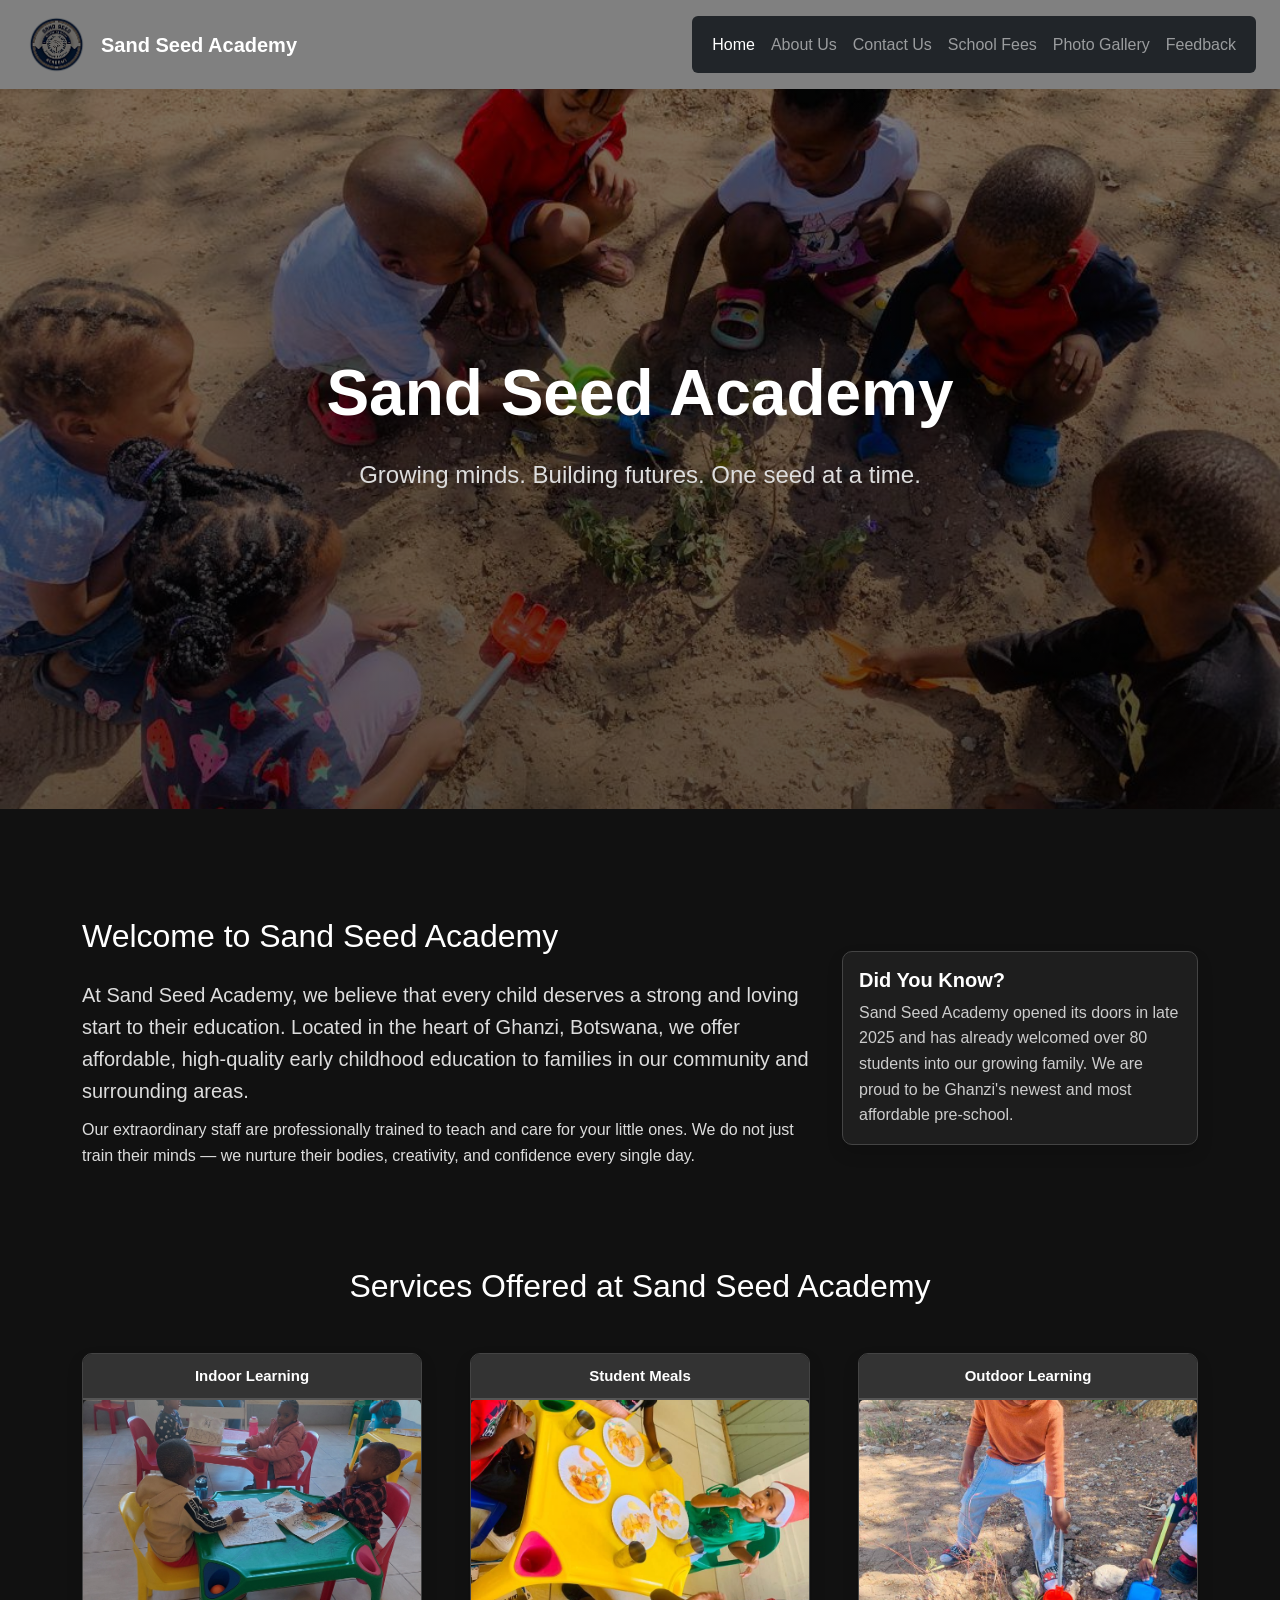
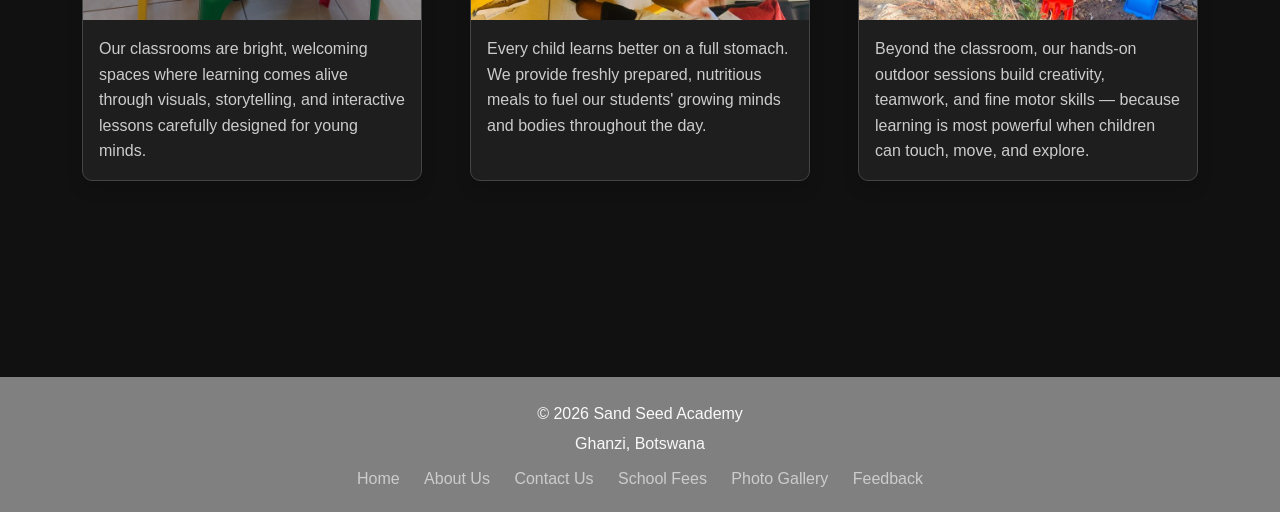
==== commit 5ec10aa3: "changed main content" ====
--- a/index.html
+++ b/index.html
@@ -3,7 +3,7 @@
 
 <head>
 <meta charset="UTF-8">
-<meta name="viewport"  content="width=device-width, initial-scale=1.0">
+<meta name="viewport" content="width=device-width, initial-scale=1.0">
 <title>Sand Seed Academy</title>
 
 <!--Bootstrap CSS-->
@@ -12,7 +12,6 @@
 
 <!--custom stylesheet-->
 <link rel="stylesheet" href="styles.css">
-
 
 </head>
 
@@ -58,7 +57,7 @@
 
 <div class="container py-5">
     <h1 class="display-3 fw-bold mb-4 text-shadow">Sand Seed Academy</h1>
-    <p class="lead fs-4 mb-5 text-shadow">Nurturing kids with necessary knowledge and equipment for their growth</p>
+    <p class="lead fs-4 mb-5 text-shadow">Growing minds. Building futures. One seed at a time.</p>
 </div>
 </section>
 
@@ -67,14 +66,14 @@
         <div class="row align-items-center">
             <div class="col-lg-8">
                 <h2 class="mb-4">Welcome to Sand Seed Academy</h2>
-                <p class="lead">At Sand Seed Academy we offer a curriculum which provides student's with the necessary skills that are key to their growth and education. We have extradionary staff that is trained to be able to teach and take care of our learners.</p>
-                     <p>We offer pre-school education to kids that reside in Ghanzi and surronding areas. At SandSeed our mission is to provide the community with affordable education that is necessary for their children's growth.</p>
+<p class="lead">At Sand Seed Academy, we believe that every child deserves a strong and loving start to their education. Located in the heart of Ghanzi, Botswana, we offer affordable, high-quality early childhood education to families in our community and surrounding areas.</p>
+<p>Our extraordinary staff are professionally trained to teach and care for your little ones. We do not just train their minds — we nurture their bodies, creativity, and confidence every single day.</p>
             </div>
             <div class="col-lg-4">
                 <div class="card shadow border-0">
                     <div class="card-body">
                         <h5 class="card-title">Did You Know?</h5>
-                        <p class="card-text">SandSeed Academy was opened in late 2025 and has enrolled over 80 student's since it's start of operation</p>
+                        <p class="card-text">Sand Seed Academy opened its doors in late 2025 and has already welcomed over 80 students into our growing family. We are proud to be Ghanzi's newest and most affordable pre-school.</p>
                     </div>
                 </div>
             </div>
@@ -94,9 +93,9 @@
                         <div class="card-img-label">Indoor Learning</div>
                        <img src="pictures/visual.jpg" class="card-img-top" alt="Indoor Learning" width="360" height="220">
                         <div class="card-body">
-                            <p class="card-text">Education is delivered through visuals and word of mouth and it takes places within our classes.</p>
-                        </div>
-                    </div>
+                          <p class="card-text">Our classrooms are bright, welcoming spaces where learning comes alive through visuals, storytelling, and interactive lessons carefully designed for young minds.</p>
+                </div>
+                </div>
                 </div>
  
                 <!-- Card 2 -->
@@ -105,8 +104,8 @@
                         <div class="card-img-label">Student Meals</div>
                         <img src="pictures/eating.jpg" class="card-img-top" alt="Student Meals" width="360" height="220">
                         <div class="card-body">
-                            <p class="card-text">We offer our student's with readily cooked meals to help them regain their energies and to also help in their growth</p>
-                        </div>
+                            <p class="card-text">Every child learns better on a full stomach. We provide freshly prepared, nutritious meals to fuel our students' growing minds and bodies throughout the day.</p>
+                     </div>
                     </div>
                 </div>
  
@@ -116,8 +115,8 @@
                         <div class="card-img-label">Outdoor Learning</div>
                      <img src="pictures/practicals.jpg" class="card-img-top" alt="Outdoor Practicals" width="360" height="220">
                         <div class="card-body">
-                            <p class="card-text">We offer our student's with hand's on learning and this improves their creativity and their mobility skills</p>
-                        </div>
+                          <p class="card-text">Beyond the classroom, our hands-on outdoor sessions build creativity, teamwork, and fine motor skills — because learning is most powerful when children can touch, move, and explore.</p>
+                    </div>
                     </div>
                 </div>
  
